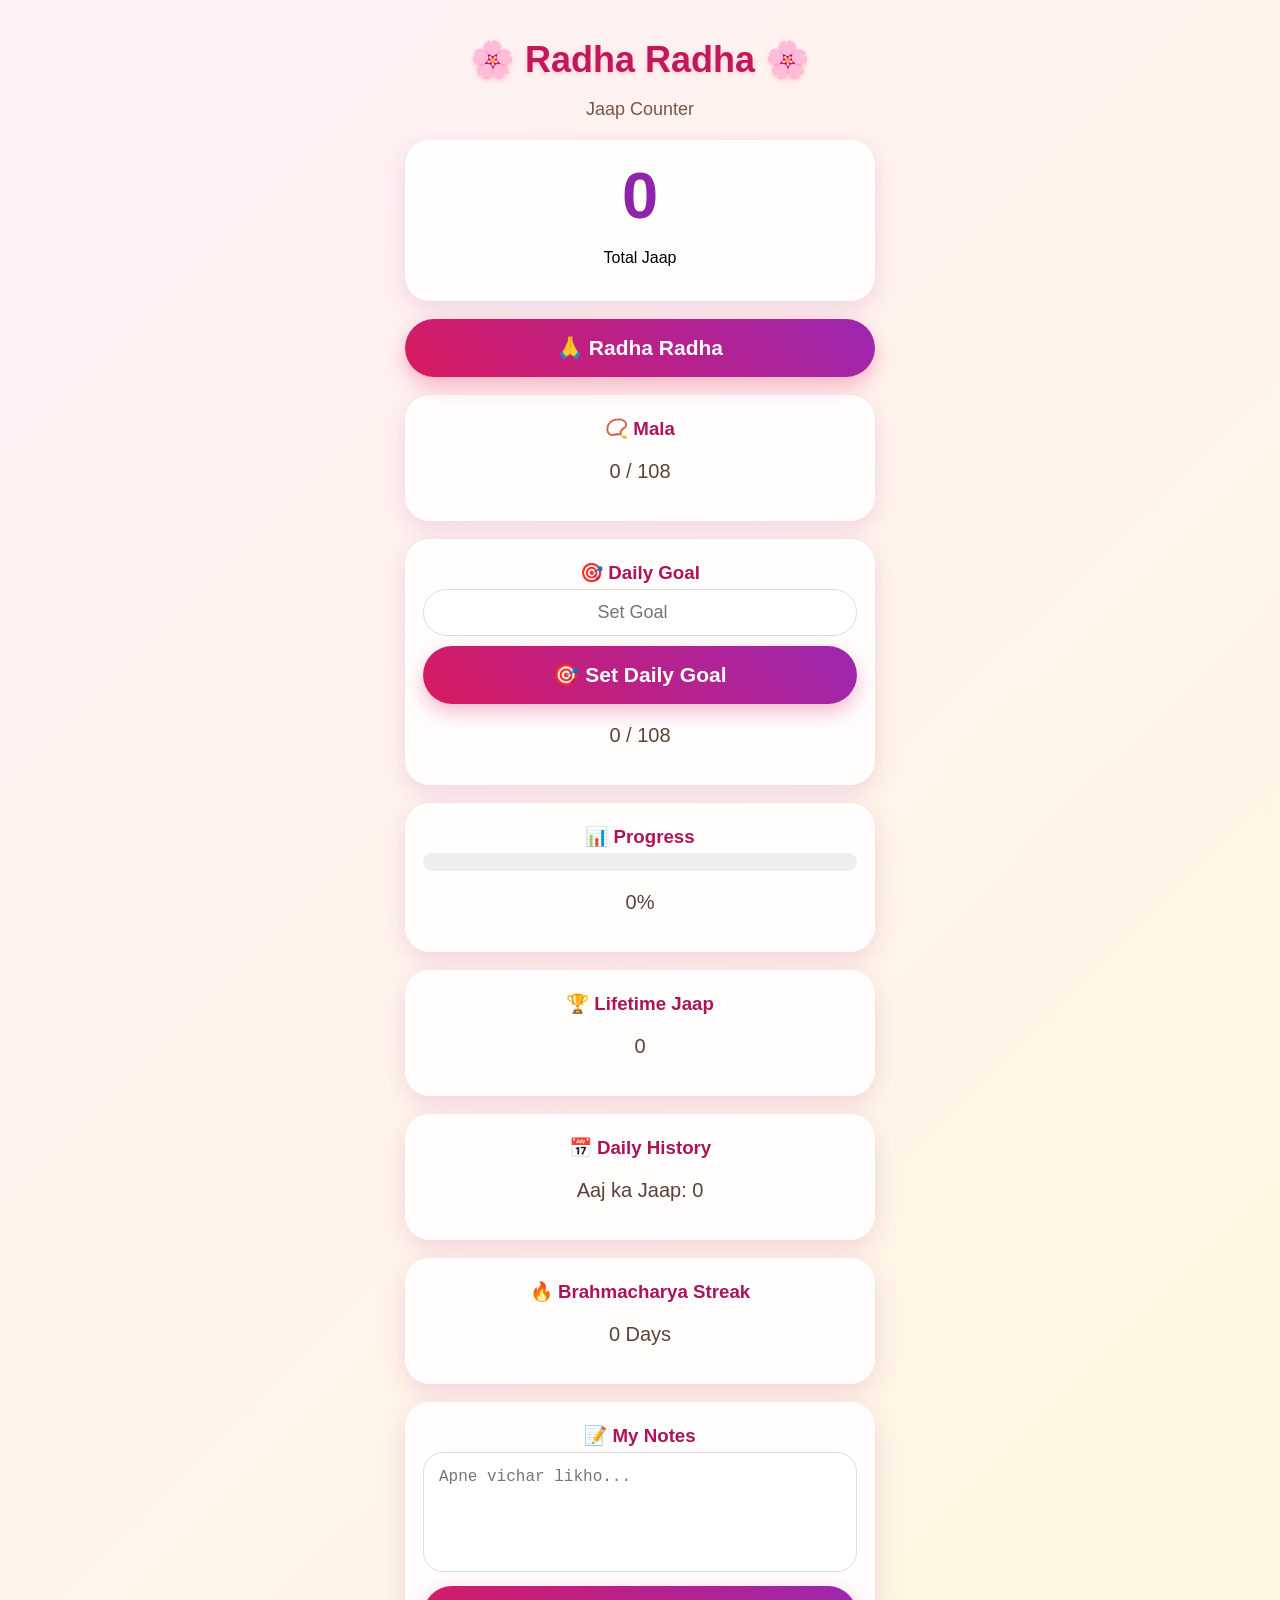
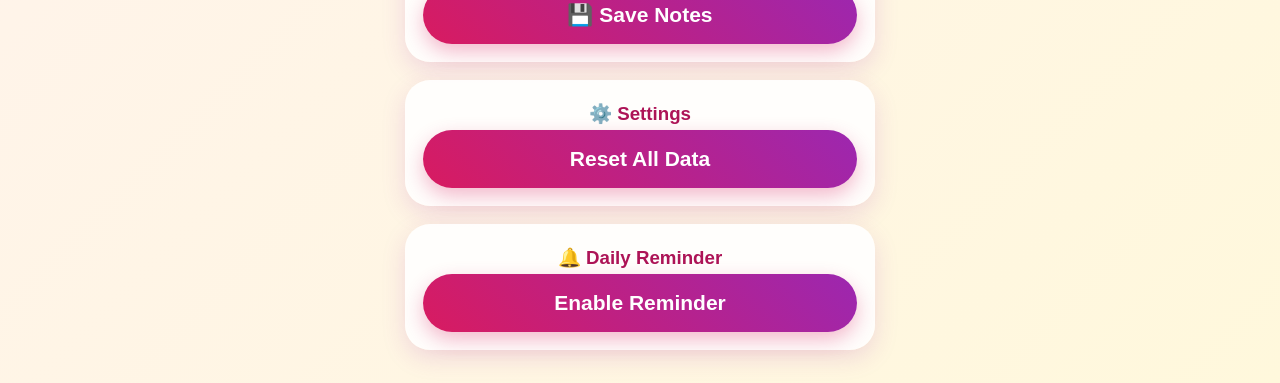
==== index.html @ ebda0acd "Rename index (5).html to index.html" ====
<!DOCTYPE html>
<html lang="en">
<head>
<meta charset="UTF-8">
<meta name="viewport" content="width=device-width, initial-scale=1.0">

<title>Radha Jaap</title>

<link rel="stylesheet" href="style.css">

</head>

<body>
<div class="flowers">
    <span>🌸</span>
    <span>🌺</span>
    <span>🌸</span>
    <span>🌼</span>
    <span>🌸</span>
</div>

<div class="container">

    <h1>🌸 Radha Radha 🌸</h1>
    <p class="subtitle">Jaap Counter</p>

    <div class="counter-box">
        <h2 id="count">0</h2>
        <p>Total Jaap</p>
    </div>

    <button id="jaapBtn">
        🙏 Radha Radha
    </button>


    <div class="card">
        <h3>📿 Mala</h3>
        <p id="malaCount">0 / 108</p>
    </div>

<div class="card">
    <h3>🎯 Daily Goal</h3>

    <input id="goalInput" type="number" placeholder="Set Goal">

    <button id="setGoal" class="goal-btn">
    🎯 Set Daily Goal
</button>

    <p id="dailyGoal">0 / 108</p>

</div>


<div class="card">

<h3>📊 Progress</h3>

<div class="progress">
<div id="progressBar"></div>
</div>

<p id="progressText">0%</p>

</div>


<div class="card">

<h3>🏆 Lifetime Jaap</h3>

<p id="lifetime">0</p>

</div>
<div class="card">

<h3>📅 Daily History</h3>

<p id="todayDate"></p>

<p id="todayJaap">Aaj ka Jaap: 0</p>

</div>


<div class="card">

<h3>🔥 Brahmacharya Streak</h3>

<p id="streak">0 Days</p>

</div>
<div class="card">

<h3>📝 My Notes</h3>

<textarea id="notes" placeholder="Apne vichar likho..."></textarea>

<button id="saveNotes">
💾 Save Notes
</button>

</div>

<div class="card">

<h3>⚙️ Settings</h3>

<button onclick="resetApp()">
Reset All Data
</button>

</div>

<div class="card">

<h3>🔔 Daily Reminder</h3>

<button id="reminderBtn">
Enable Reminder
</button>

</div>

</div>


<script src="script.js"></script>

</body>
</html>
---- style.css ----
*{
    box-sizing:border-box;
}
body{
    margin:0;
    width:100%;
    min-height:100vh;
}

body{
    margin:0;
    min-height:100vh;
    font-family:'Segoe UI',sans-serif;
    background:linear-gradient(135deg,#fff0f6,#fff8dc);
    display:flex;
    justify-content:center;
    align-items:center;
}


.container{
    width:100%;
    max-width:500px;
    text-align:center;
    padding:15px;
}


h1{
    color:#c2185b;
    font-size:36px;
    margin-bottom:5px;
    text-shadow:0 2px 5px #ffcdd2;
}


.subtitle{
    color:#795548;
    font-size:18px;
    margin-bottom:20px;
}


.counter-box,
.card{

    background:rgba(255,255,255,0.9);
    border-radius:25px;
    padding:18px;
    margin:18px 0;

    box-shadow:
    0 8px 25px rgba(156,39,176,0.15);

}


#count{

    font-size:65px;
    margin:0;
    color:#8e24aa;

}


button{

    width:100%;
    padding:17px;

    border:none;
    border-radius:40px;

    background:linear-gradient(45deg,#d81b60,#9c27b0);

    color:white;

    font-size:21px;
    font-weight:bold;

    box-shadow:0 8px 20px rgba(216,27,96,0.3);

}


button:active{

    transform:scale(0.94);

}


.card h3{

    color:#ad1457;
    margin:5px;

}


.card p{

    font-size:20px;
    color:#5d4037;

}


input{

    width:100%;
    padding:12px;

    border-radius:25px;
    border:1px solid #ddd;

    text-align:center;
    font-size:18px;

    margin-bottom:10px;

}


.progress{

    width:100%;
    height:18px;

    background:#eee;

    border-radius:20px;

    overflow:hidden;

}


#progressBar{

    height:100%;
    width:0%;

    background:linear-gradient(45deg,#ff9800,#e91e63);

    transition:0.4s;

}
textarea{

    width:100%;
    height:120px;

    border-radius:20px;
    border:1px solid #ddd;

    padding:15px;

    font-size:16px;

    resize:none;

    margin-bottom:10px;

}
.flowers span{

    position:fixed;
    top:-50px;

    font-size:25px;

    animation: fall 8s linear infinite;

    z-index:-1;
}


.flowers span:nth-child(1){
    left:10%;
    animation-delay:0s;
}

.flowers span:nth-child(2){
    left:30%;
    animation-delay:2s;
}

.flowers span:nth-child(3){
    left:50%;
    animation-delay:4s;
}

.flowers span:nth-child(4){
    left:70%;
    animation-delay:1s;
}

.flowers span:nth-child(5){
    left:90%;
    animation-delay:3s;
}


@keyframes fall{

    0%{
        transform:translateY(-50px) rotate(0deg);
    }

    100%{
        transform:translateY(110vh) rotate(360deg);
    }

}
html, body{
    width:100%;
    overflow-x:hidden;
}

.container{
    width:95%;
    max-width:450px;
    margin:auto;
}

button{
    min-height:50px;
}

.card,
.counter-box{
    width:100%;
}
.container{
    width:100%;
    max-width:500px;
    margin:auto;
    padding:15px;
}
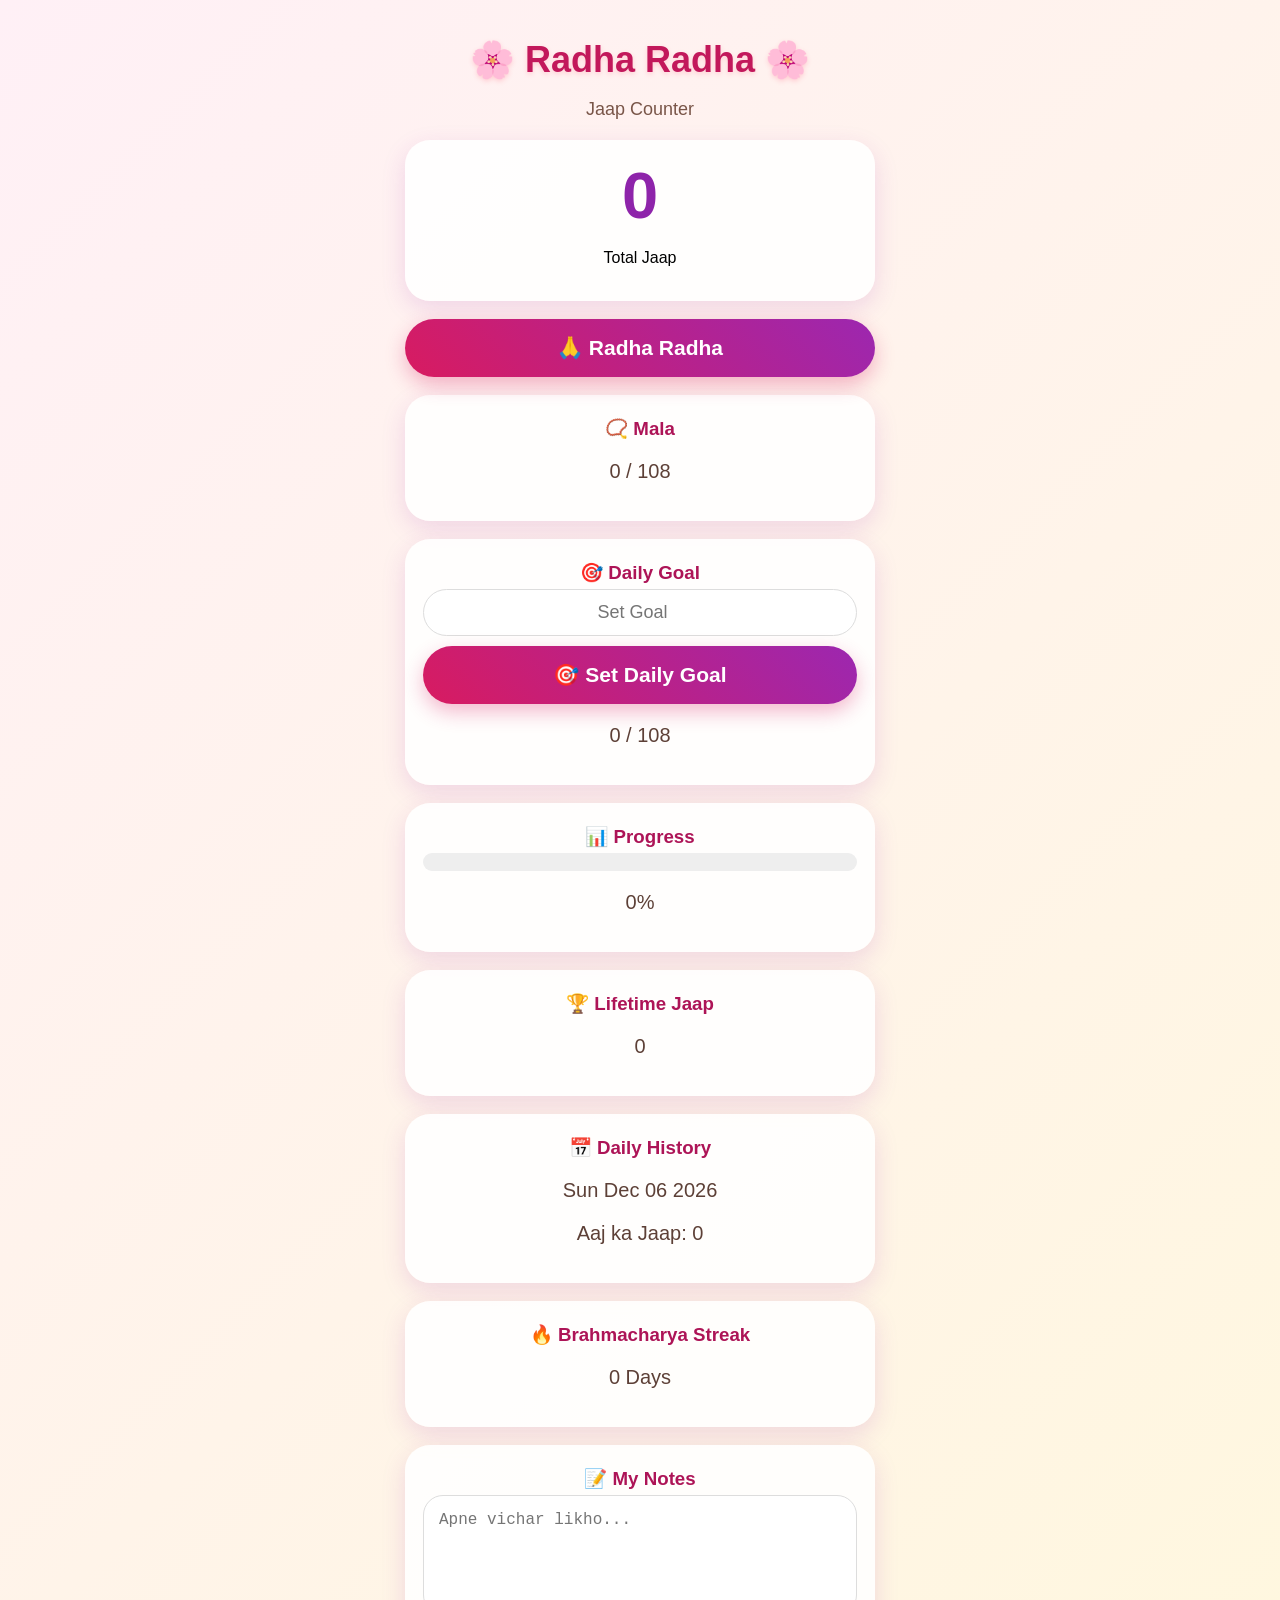
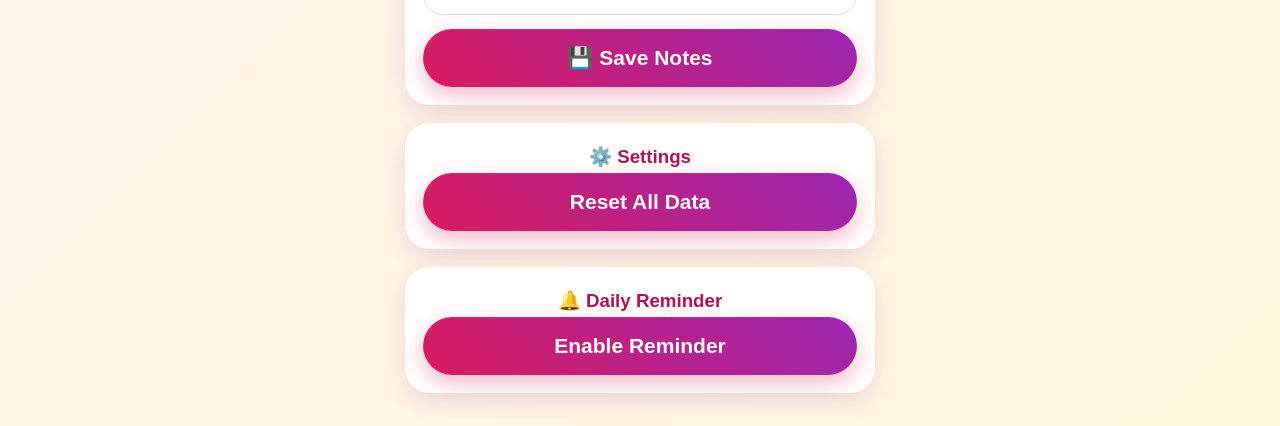
==== commit 622e6687: "Add manifest link and theme color meta tag" ====
--- a/index.html
+++ b/index.html
@@ -7,7 +7,8 @@
 <title>Radha Jaap</title>
 
 <link rel="stylesheet" href="style.css">
-
+<link rel="manifest" href="manifest.json">
+<meta name="theme-color" content="#d81b60">
 </head>
 
 <body>
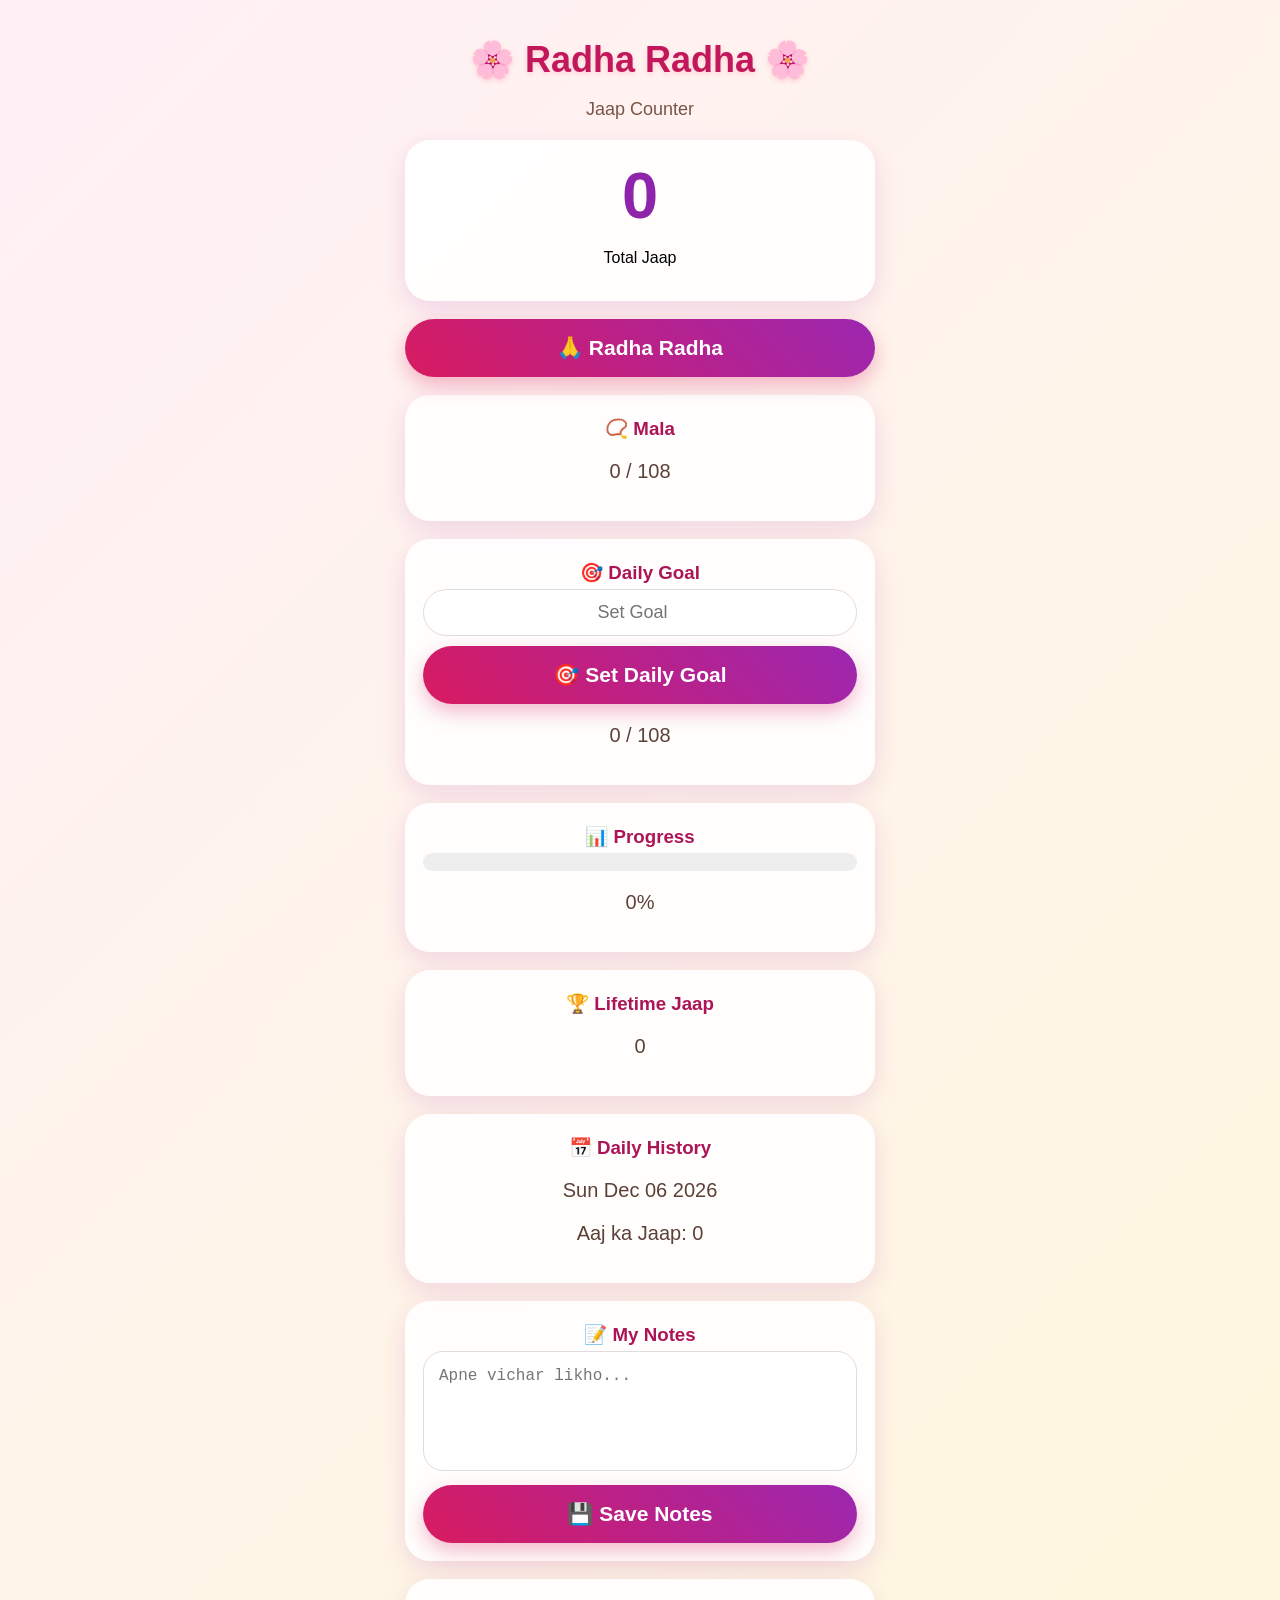
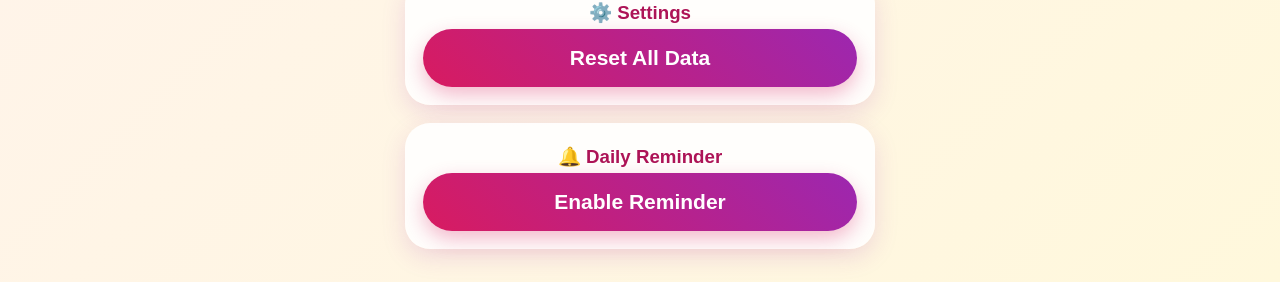
==== commit af80a675: "Remove Brahmacharya Streak card from index.html Removed the Brahmacharya Streak section from the HTM" ====
--- a/index.html
+++ b/index.html
@@ -84,14 +84,6 @@
 
 </div>
 
-
-<div class="card">
-
-<h3>🔥 Brahmacharya Streak</h3>
-
-<p id="streak">0 Days</p>
-
-</div>
 <div class="card">
 
 <h3>📝 My Notes</h3>
@@ -128,6 +120,15 @@
 
 
 <script src="script.js"></script>
+<script>
 
+if("serviceWorker" in navigator){
+
+navigator.serviceWorker.register("service-worker.js");
+
+}
+
+</script>
+    
 </body>
 </html>
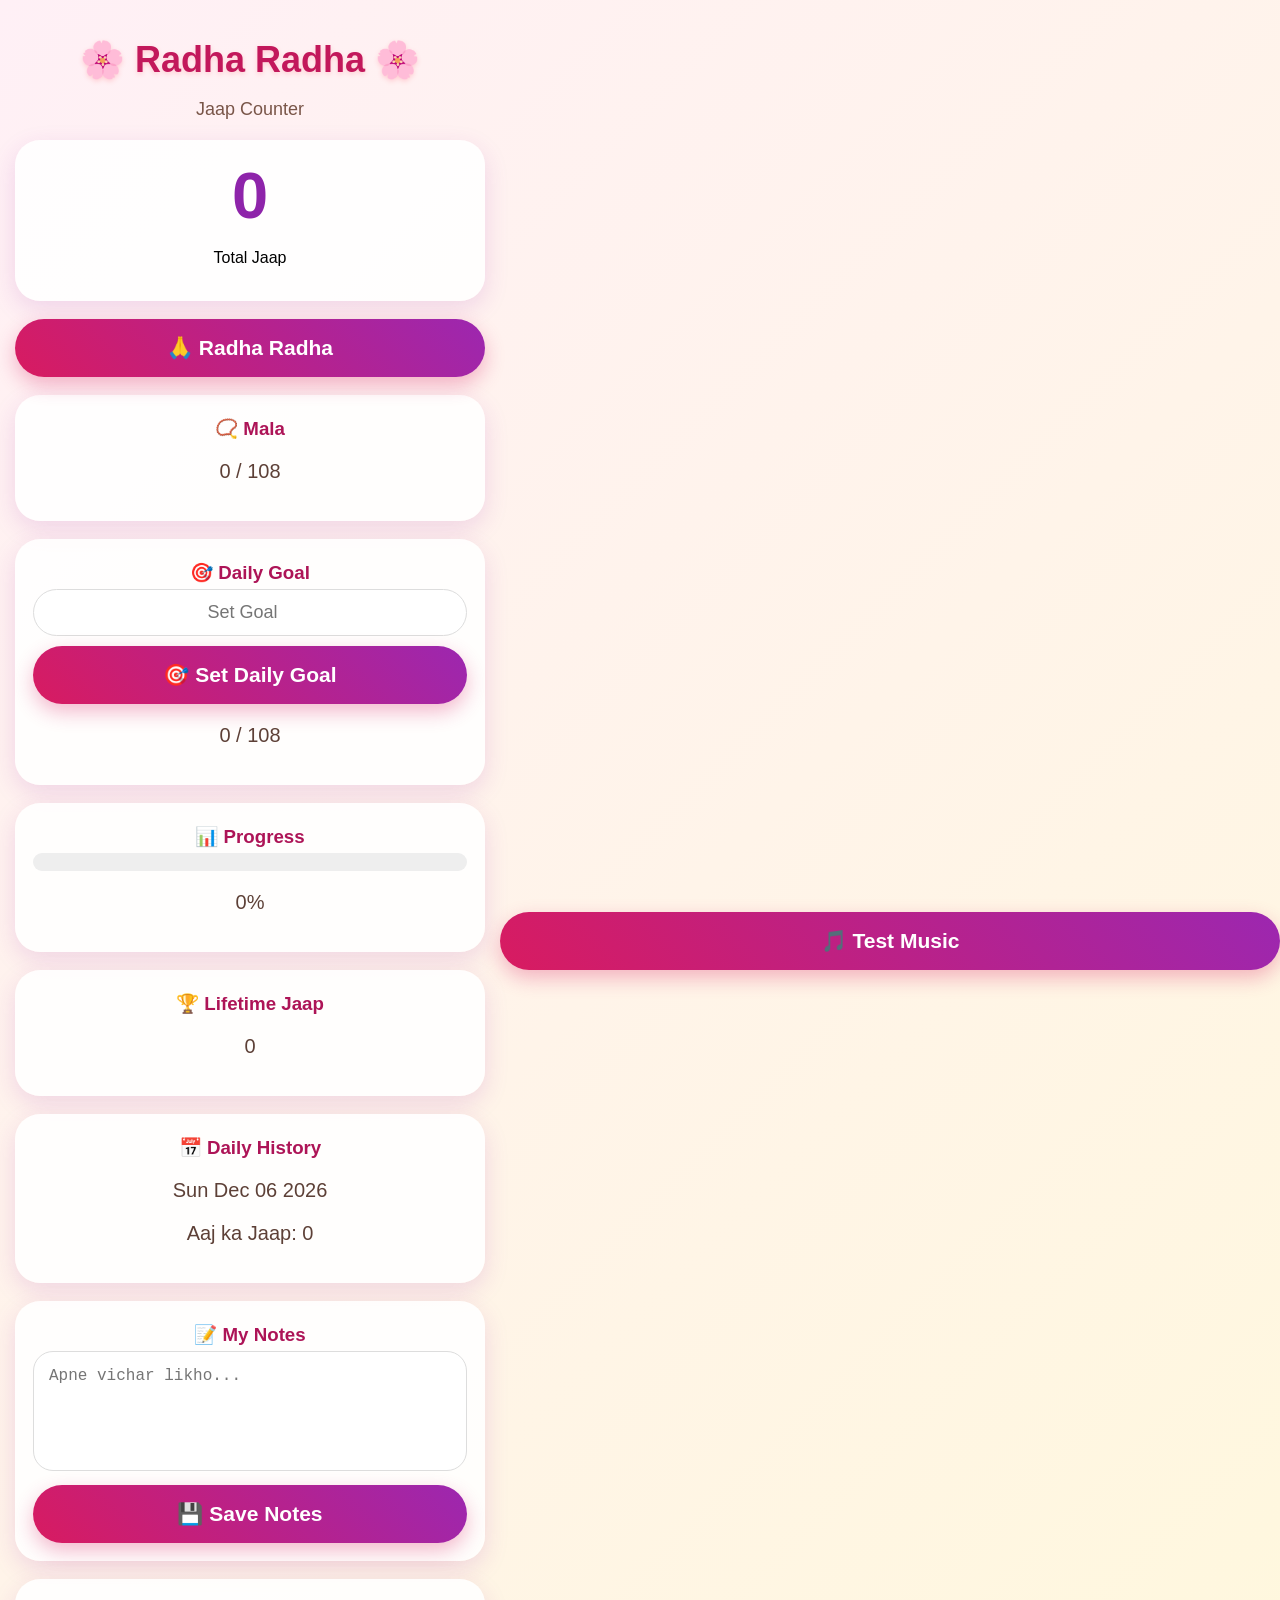
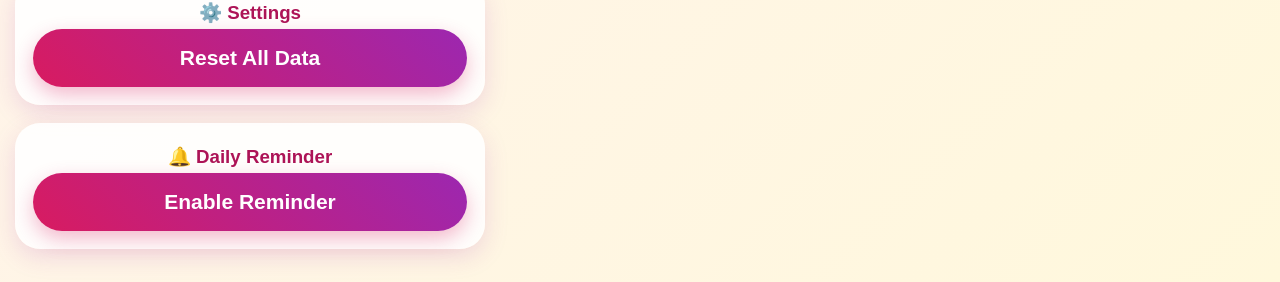
==== commit f53bd726: "Add button to play background music" ====
--- a/index.html
+++ b/index.html
@@ -129,6 +129,12 @@
 }
 
 </script>
-    
+    <audio id="bgMusic" loop>
+    <source src="radha.mp3" type="audio/mpeg">
+</audio>
+
+<button onclick="document.getElementById('bgMusic').play()">
+🎵 Test Music
+</button>
 </body>
 </html>
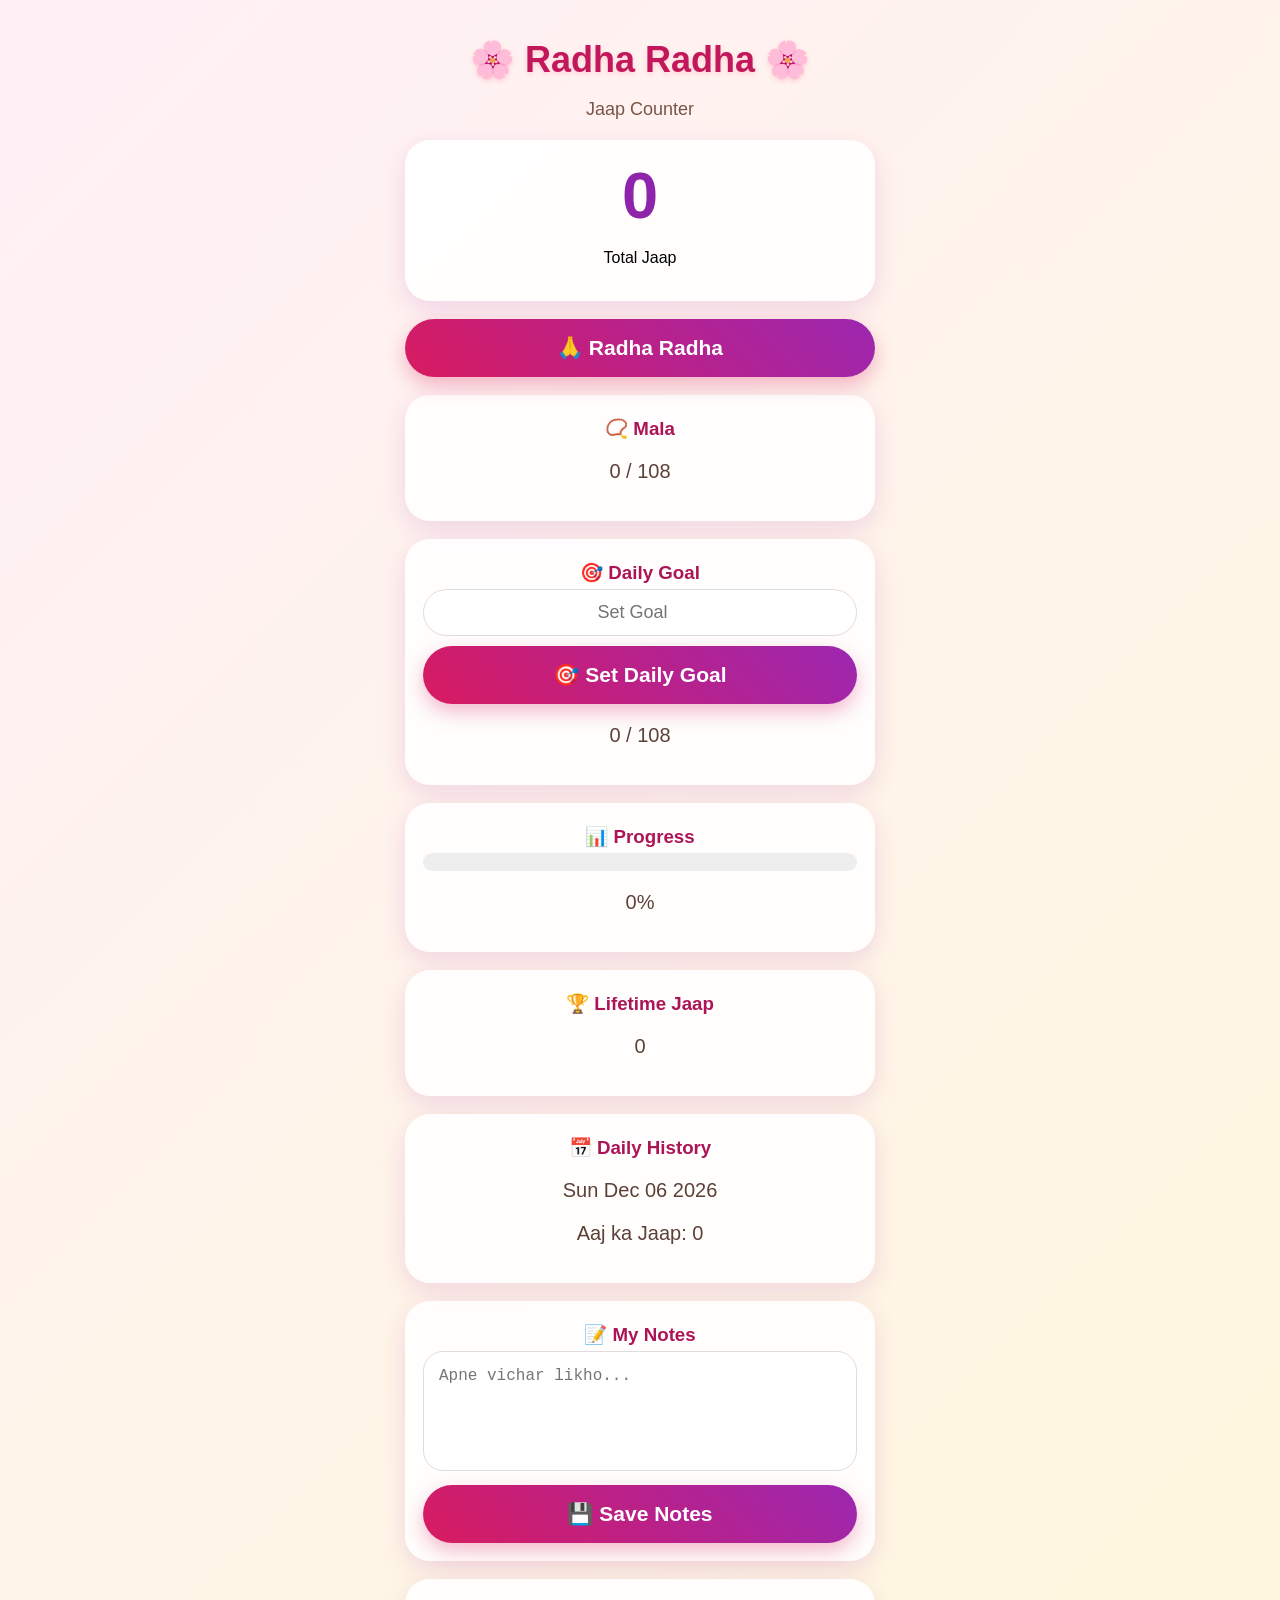
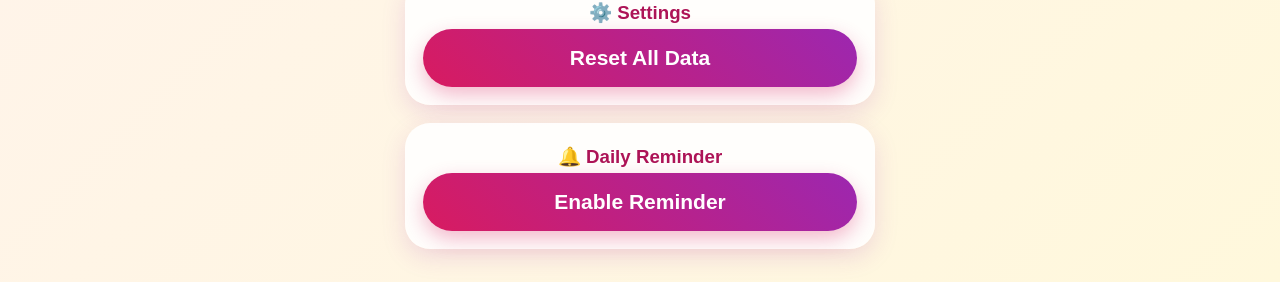
==== commit c0091933: "Add initial HTML structure for Jaap counter app This HTML file contains the structure for a Jaap cou" ====
--- a/index.html
+++ b/index.html
@@ -133,8 +133,6 @@
     <source src="radha.mp3" type="audio/mpeg">
 </audio>
 
-<button onclick="document.getElementById('bgMusic').play()">
-🎵 Test Music
-</button>
+
 </body>
 </html>
